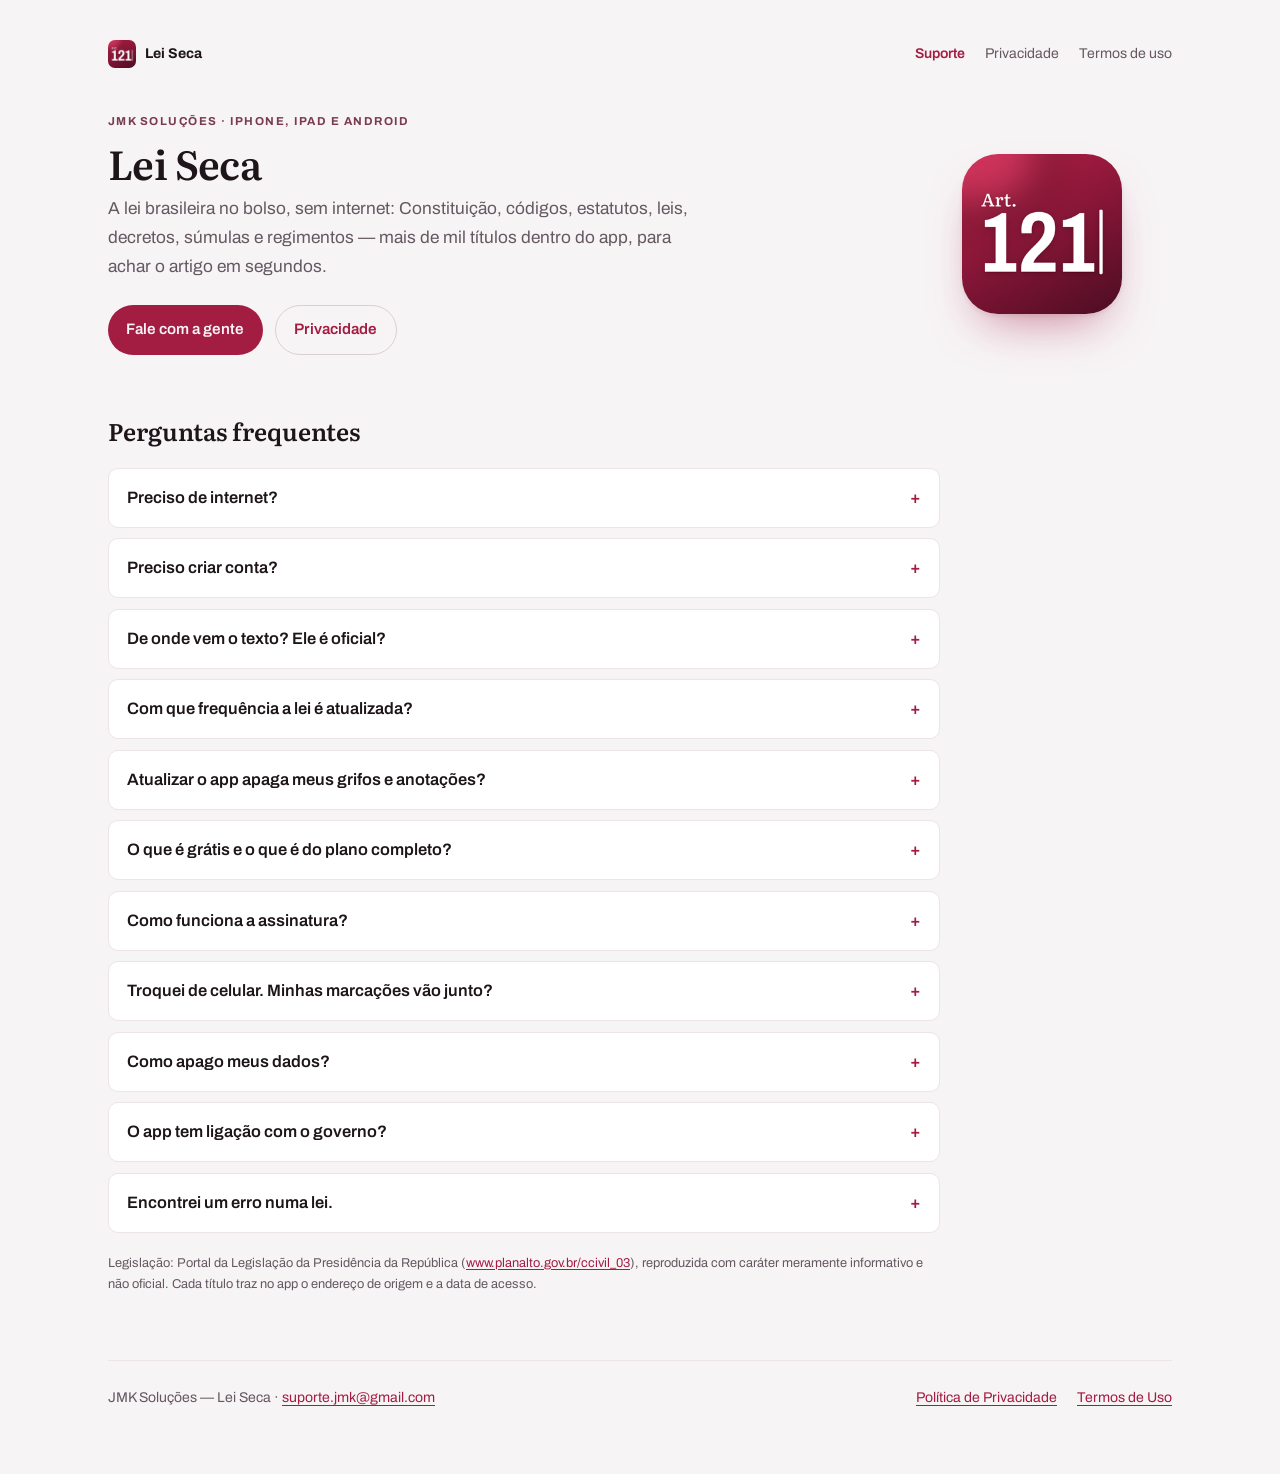
==== index.html @ cdf44059 "Páginas de suporte, privacidade e termos de uso do Lei Seca Co-Authored-By: Claude Opus 5.5 <noreply" ====
<!DOCTYPE html>
<html lang="pt-BR">
<head>
<meta charset="utf-8">
<meta name="viewport" content="width=device-width, initial-scale=1">
<title>Lei Seca — Suporte</title>
<meta name="description" content="Suporte do Lei Seca, app para consultar a lei brasileira sem internet: perguntas frequentes, contato, privacidade e termos de uso.">
<meta name="color-scheme" content="light dark">
<link rel="icon" href="icone.png">
<link rel="apple-touch-icon" href="icone.png">
<link rel="preconnect" href="https://fonts.googleapis.com">
<link rel="preconnect" href="https://fonts.gstatic.com" crossorigin>
<link href="https://fonts.googleapis.com/css2?family=Archivo:wght@400;500;600;700&family=Literata:wght@500;600;700&display=swap" rel="stylesheet">
<link rel="stylesheet" href="estilo.css?v=1">
</head>
<body>
<div class="pagina">

<nav class="navega" aria-label="Páginas do Lei Seca">
  <a class="marca-app" href="./"><img src="icone.png" alt="">Lei Seca</a>
  <a href="./" aria-current="page">Suporte</a>
  <a href="privacy-policy.html">Privacidade</a>
  <a href="termos-de-uso.html">Termos de uso</a>
</nav>

<header class="heroi">
  <div>
    <p class="sobrescrito">JMK Soluções · iPhone, iPad e Android</p>
    <h1>Lei Seca</h1>
    <p class="lead">
      A lei brasileira no bolso, sem internet: Constituição, códigos,
      estatutos, leis, decretos, súmulas e regimentos — mais de mil títulos
      dentro do app, para achar o artigo em segundos.
    </p>
    <div class="acoes">
      <a class="botao" href="mailto:suporte.jmk@gmail.com?subject=Lei%20Seca">Fale com a gente</a>
      <a class="botao secundario" href="privacy-policy.html">Privacidade</a>
    </div>
  </div>
  <img class="icone-grande" src="icone.png" alt="Ícone do Lei Seca">
</header>

<section class="perguntas" aria-labelledby="titulo-perguntas">
  <h2 id="titulo-perguntas">Perguntas frequentes</h2>

  <details class="pergunta">
    <summary>Preciso de internet?</summary>
    <div class="resposta">
      <p>Não. Todo o acervo vem dentro do app e funciona sem internet desde a
      primeira abertura — a busca também. A internet só é usada para assinar
      o plano completo e para enviar as estatísticas de uso e os relatórios
      de falha descritos na <a href="privacy-policy.html">Política de
      Privacidade</a>.</p>
    </div>
  </details>

  <details class="pergunta">
    <summary>Preciso criar conta?</summary>
    <div class="resposta">
      <p>Não. O app funciona sem cadastro: você não informa nome, e-mail nem
      senha. Seus favoritos, grifos e anotações ficam salvos no próprio
      aparelho.</p>
    </div>
  </details>

  <details class="pergunta">
    <summary>De onde vem o texto? Ele é oficial?</summary>
    <div class="resposta">
      <p>As leis vêm do Portal da Legislação da Presidência da República; as
      súmulas, teses, enunciados e regimentos, dos tribunais, dos conselhos e
      das casas legislativas que os publicam. Cada título mostra de onde veio e a data
      do texto.</p>
      <p>O texto tem <strong>caráter meramente informativo e não
      oficial</strong>: o oficial é o publicado no Diário Oficial da União.
      Para uma decisão importante, confira na fonte.</p>
    </div>
  </details>

  <details class="pergunta">
    <summary>Com que frequência a lei é atualizada?</summary>
    <div class="resposta">
      <p>Em geral uma vez por mês, com uma versão nova do app — basta
      atualizar pela loja. Uma mudança urgente pode sair fora desse ciclo.
      Lei revogada e súmula cancelada continuam no acervo, com etiqueta.</p>
    </div>
  </details>

  <details class="pergunta">
    <summary>Atualizar o app apaga meus grifos e anotações?</summary>
    <div class="resposta">
      <p>Não. Favoritos, grifos e anotações ficam presos ao artigo, não à
      posição na tela, e uma atualização da lei nunca os apaga.</p>
    </div>
  </details>

  <details class="pergunta">
    <summary>O que é grátis e o que é do plano completo?</summary>
    <div class="resposta">
      <p>A lei inteira, a busca, os favoritos, o grifo do artigo inteiro e o
      "o que mudou" são grátis. O <strong>plano completo</strong> libera grifar trechos, anotar artigos, ouvir a lei
      (até com a tela bloqueada), juntar artigos em coleções, ver só o que
      você marcou e exportar suas marcações. O app não tem anúncios.</p>
    </div>
  </details>

  <details class="pergunta">
    <summary>Como funciona a assinatura?</summary>
    <div class="resposta">
      <p>Há plano mensal e anual. A primeira assinatura começa com
      <strong>7 dias grátis</strong>: se cancelar antes do fim do teste,
      nada é cobrado. Depois, a assinatura renova sozinha.</p>
      <p>Ela é gerenciada na sua conta da loja: para cancelar ou trocar de
      plano no iPhone, vá em <span class="caminho">Ajustes → seu nome →
      Assinaturas</span>; no Android, em <span class="caminho">Play Store →
      seu perfil → Pagamentos e assinaturas</span>. Trocou de aparelho ou
      reinstalou o app? Toque em <strong>Restaurar compra</strong> na tela do
      plano.</p>
      <p>Se a assinatura acabar, tudo o que você criou continua no app para
      ver, editar e apagar.</p>
    </div>
  </details>

  <details class="pergunta">
    <summary>Troquei de celular. Minhas marcações vão junto?</summary>
    <div class="resposta">
      <p>Elas ficam no aparelho e vão junto se você restaurar o backup do
      iCloud (iPhone) ou do Google (Android) no celular novo. Você também
      pode levar à mão: no celular antigo, <span class="caminho">Ajustes →
      Exportar backup</span> gera um arquivo; no novo,
      <span class="caminho">Ajustes → Importar backup</span> junta o que vem
      no arquivo com o que já está lá, sem apagar nada.</p>
    </div>
  </details>

  <details class="pergunta">
    <summary>Como apago meus dados?</summary>
    <div class="resposta">
      <p>No app, vá em <span class="caminho">Ajustes → Apagar meus
      dados</span>. Favoritos, grifos, anotações, coleções e histórico saem
      do aparelho. Isso não cancela a assinatura, que é cancelada na conta da
      loja.</p>
    </div>
  </details>

  <details class="pergunta">
    <summary>O app tem ligação com o governo?</summary>
    <div class="resposta">
      <p>Não. O Lei Seca é independente: não tem vínculo com a Presidência da
      República, com o Congresso Nacional nem com os tribunais.</p>
    </div>
  </details>

  <details class="pergunta">
    <summary>Encontrei um erro numa lei.</summary>
    <div class="resposta">
      <p>Obrigado! Escreva para
      <a href="mailto:suporte.jmk@gmail.com?subject=Lei%20Seca%20-%20erro%20no%20texto">suporte.jmk@gmail.com</a>
      dizendo a lei e o artigo. Corrigimos na próxima atualização.</p>
    </div>
  </details>
</section>

<p class="fonte">
  Legislação: Portal da Legislação da Presidência da República
  (<a href="https://www.planalto.gov.br/ccivil_03/">www.planalto.gov.br/ccivil_03</a>),
  reproduzida com caráter meramente informativo e não oficial. Cada título
  traz no app o endereço de origem e a data de acesso.
</p>

<footer>
  <span>JMK Soluções — Lei Seca · <a href="mailto:suporte.jmk@gmail.com">suporte.jmk@gmail.com</a></span>
  <nav aria-label="Rodapé">
    <a href="privacy-policy.html">Política de Privacidade</a>
    <a href="termos-de-uso.html">Termos de Uso</a>
  </nav>
</footer>

</div>
</body>
</html>
---- estilo.css ----
/* ---------------------------------------------------------------------------
   Lei Seca — páginas públicas (suporte, privacidade, termos).
   O rubi e a dupla Archivo + Literata do próprio app (lib/theme.dart): quem
   chega aqui vindo da loja tem que reconhecer a mesma cor e a mesma letra.
   Sem verde e amarelo nem símbolo nacional, como no app (Portaria 130/2021).
   --------------------------------------------------------------------------- */
:root {
  --marca:        #A31C42;
  --marca-fraca:  #F9E8ED;
  --acento:       #7A3B4E;
  --acento-fraco: #F1E4E8;
  --verde:        #1C7A58;
  --verde-fraco:  #E3F2EB;
  --fundo:        #F7F4F6;
  --papel:        #FFFFFF;
  --caixa:        #F4EFF1;
  --tinta:        #1D1519;
  --tinta-fraca:  #655861;
  --linha:        #D9CFD4;
  --linha-fina:   #ECE4E8;
  --sombra:       0 1px 2px rgba(76,13,35,.06), 0 8px 24px -12px rgba(76,13,35,.18);
  color-scheme: light dark;
}
@media (prefers-color-scheme: dark) {
  :root {
    --marca:        #F4678B;
    --marca-fraca:  #3B1622;
    --acento:       #D9A9B8;
    --acento-fraco: #3F2A31;
    --verde:        #5FD0A6;
    --verde-fraco:  #12352A;
    --fundo:        #141013;
    --papel:        #1F181C;
    --caixa:        #292126;
    --tinta:        #F3EDEF;
    --tinta-fraca:  #B3A5AC;
    --linha:        #4A3D44;
    --linha-fina:   #2E252A;
    --sombra:       0 1px 2px rgba(0,0,0,.4), 0 8px 24px -12px rgba(0,0,0,.6);
  }
}

* { box-sizing: border-box; }
html { scroll-behavior: smooth; }
@media (prefers-reduced-motion: reduce) { html { scroll-behavior: auto; } }

body {
  margin: 0;
  background: var(--fundo);
  color: var(--tinta);
  font-family: Archivo, -apple-system, BlinkMacSystemFont, "Segoe UI", Roboto,
               "Helvetica Neue", Arial, sans-serif;
  font-size: 16.5px;
  line-height: 1.68;
  -webkit-text-size-adjust: 100%;
  -webkit-font-smoothing: antialiased;
}

.pagina {
  max-width: 1160px;
  margin: 0 auto;
  padding-block: clamp(1.25rem, 4vw, 2.5rem) 4rem;
  padding-inline: clamp(16px, 5vw, 48px);
}

/* --- Navegação entre as páginas ------------------------------------------ */
.navega {
  display: flex; flex-wrap: wrap; align-items: center; gap: .35rem 1.25rem;
  font-size: .88rem; margin-bottom: clamp(1.5rem, 4vw, 2.75rem);
}
.navega .marca-app {
  display: flex; align-items: center; gap: .55rem;
  font-weight: 700; color: var(--tinta); text-decoration: none; margin-right: auto;
}
.navega .marca-app img { width: 28px; height: 28px; border-radius: 7px; }
.navega a { color: var(--tinta-fraca); text-decoration: none; }
.navega a:hover { color: var(--tinta); }
.navega a[aria-current="page"] { color: var(--marca); font-weight: 600; }
/* No celular a marca fica numa linha e os três links juntos na de baixo —
   sem um deles sobrar sozinho. O ícone grande do cabeçalho sai: o da
   navegação já está ali em cima. */
@media (max-width: 560px) {
  .navega .marca-app { flex-basis: 100%; margin-bottom: .2rem; }
  .topo .selo { display: none; }
}

/* --- Cabeçalho ----------------------------------------------------------- */
.topo { display: flex; gap: 1.15rem; align-items: flex-start; }
.selo { flex: 0 0 auto; margin-top: .2rem; width: 56px; height: 56px; border-radius: 13px; box-shadow: var(--sombra); }
.sobrescrito {
  font-size: .72rem; font-weight: 700; letter-spacing: .13em;
  text-transform: uppercase; color: var(--acento); margin: 0 0 .45rem;
}
h1 {
  font-family: Literata, Georgia, "Times New Roman", serif;
  font-weight: 600;
  font-size: clamp(1.7rem, 4.4vw, 2.5rem);
  line-height: 1.18;
  letter-spacing: -.015em;
  margin: 0 0 .5rem;
}
.data { color: var(--tinta-fraca); font-size: .93rem; margin: 0; }
.aplica {
  margin: 1.75rem 0 0;
  padding: .95rem 1.15rem;
  background: var(--papel);
  border: 1px solid var(--linha-fina);
  border-left: 3px solid var(--marca);
  border-radius: 4px;
  font-size: .93rem;
  color: var(--tinta-fraca);
}
.aplica strong { color: var(--tinta); font-weight: 600; }

/* --- Respostas diretas --------------------------------------------------- */
.rapidas {
  display: grid;
  gap: 1rem;
  grid-template-columns: repeat(auto-fit, minmax(248px, 1fr));
  margin: 2.5rem 0 0;
}
.rapida {
  background: var(--papel);
  border: 1px solid var(--linha-fina);
  border-radius: 10px;
  padding: 1.15rem 1.25rem 1.25rem;
  box-shadow: var(--sombra);
}
.rapida h2 {
  font-family: Literata, Georgia, serif;
  font-size: 1.02rem; font-weight: 600;
  margin: 0 0 .5rem; padding: 0; border: 0;
  line-height: 1.35;
}
.rapida p { margin: 0; font-size: .93rem; color: var(--tinta-fraca); }
.rapida p strong { color: var(--tinta); }
.veredito {
  display: inline-block;
  font-size: .68rem; font-weight: 700; letter-spacing: .09em;
  text-transform: uppercase;
  padding: .2rem .5rem; border-radius: 3px;
  margin-bottom: .7rem;
  background: var(--marca-fraca); color: var(--marca);
}

/* --- Corpo em duas colunas ----------------------------------------------- */
.corpo { display: block; margin-top: 3.5rem; }
@media (min-width: 1000px) {
  .corpo {
    display: grid;
    grid-template-columns: 232px minmax(0, 1fr);
    gap: 3.5rem;
    align-items: start;
  }
}

/* --- Sumário -------------------------------------------------------------- */
.sumario { font-size: .88rem; }
@media (min-width: 1000px) {
  .sumario { position: sticky; top: 2rem; max-height: calc(100vh - 4rem); overflow-y: auto; }
}
.sumario > summary {
  font-size: .72rem; font-weight: 700; letter-spacing: .13em;
  text-transform: uppercase; color: var(--tinta-fraca);
  padding: .7rem 0; cursor: pointer; list-style: none;
  border-bottom: 1px solid var(--linha-fina);
}
.sumario > summary::-webkit-details-marker { display: none; }
.sumario > summary::marker { content: ""; }
.sumario > summary::after { content: " ▾"; color: var(--marca); }
.sumario[open] > summary::after { content: " ▴"; }
@media (min-width: 1000px) {
  .sumario > summary { cursor: default; pointer-events: none; }
  .sumario > summary::after,
  .sumario[open] > summary::after { content: ""; }
}
.sumario ol { list-style: none; margin: .9rem 0 0; padding: 0; counter-reset: s; }
.sumario li { counter-increment: s; }
.sumario ol a {
  display: flex; gap: .6rem;
  padding: .36rem 0 .36rem .65rem;
  border-left: 2px solid transparent;
  color: var(--tinta-fraca); text-decoration: none;
  line-height: 1.4;
}
.sumario ol a::before {
  content: counter(s, decimal-leading-zero);
  font-variant-numeric: tabular-nums;
  font-size: .78rem; color: var(--linha); flex: 0 0 auto; padding-top: .1rem;
}
.sumario ol a:hover { color: var(--tinta); }
.sumario ol a.ativo { color: var(--marca); border-left-color: var(--marca); font-weight: 600; }
.sumario ol a.ativo::before { color: var(--marca); }
.contato-lateral {
  margin-top: 1.5rem; padding-top: 1.1rem;
  border-top: 1px solid var(--linha-fina);
  font-size: .85rem; color: var(--tinta-fraca);
}

/* --- Seções --------------------------------------------------------------- */
section { scroll-margin-top: 1.5rem; }
section + section { margin-top: 3.25rem; }
.texto h2 {
  font-family: Literata, Georgia, "Times New Roman", serif;
  font-size: clamp(1.25rem, 2.6vw, 1.5rem);
  font-weight: 600; line-height: 1.3;
  letter-spacing: -.01em;
  margin: 0 0 1rem;
  padding-top: 1.4rem;
  border-top: 1px solid var(--linha-fina);
  display: flex; gap: .8rem; align-items: baseline;
}
.texto section:first-of-type h2 { padding-top: 0; border-top: 0; }
.num {
  font-family: Archivo, sans-serif;
  font-size: .72rem; font-weight: 700;
  color: var(--marca); font-variant-numeric: tabular-nums;
  flex: 0 0 auto;
}
.texto h3 {
  font-family: Literata, Georgia, serif;
  font-size: 1.02rem; font-weight: 600;
  margin: 1.9rem 0 .6rem;
}
p { margin: 0 0 1.05rem; }
.texto ul { list-style: none; margin: 0 0 1.05rem; padding: 0; }
.texto ul li {
  position: relative; padding-left: 1.4rem; margin-bottom: .55rem;
}
.texto ul li::before {
  content: "—"; position: absolute; left: 0; color: var(--marca);
}
a { color: var(--marca); text-underline-offset: .18em; overflow-wrap: anywhere; }
a:focus-visible, .sumario a:focus-visible, summary:focus-visible {
  outline: 2px solid var(--marca); outline-offset: 3px; border-radius: 2px;
}
code {
  font-family: ui-monospace, SFMono-Regular, Menlo, Consolas, monospace;
  font-size: .88em; background: var(--caixa);
  padding: .1em .38em; border-radius: 4px;
}
.caminho {
  white-space: nowrap; font-weight: 600; color: var(--tinta);
  background: var(--marca-fraca);
  padding: .08em .42em; border-radius: 4px;
  box-decoration-break: clone; -webkit-box-decoration-break: clone;
}
.destaque {
  background: var(--papel);
  border: 1px solid var(--linha-fina);
  border-left: 3px solid var(--marca);
  border-radius: 4px;
  padding: .9rem 1.1rem;
  margin: 0 0 1.05rem;
}
.destaque p:last-child { margin-bottom: 0; }

/* --- Tabela da coleta ----------------------------------------------------- */
.envolve-tabela { margin: 0 0 1.05rem; }
table {
  width: 100%; border-collapse: collapse;
  background: var(--papel);
  border: 1px solid var(--linha-fina);
  border-radius: 10px;
  overflow: hidden;
  font-size: .9rem;
}
thead th {
  text-align: left; padding: .7rem .9rem;
  font-size: .68rem; font-weight: 700; letter-spacing: .09em;
  text-transform: uppercase; color: var(--tinta-fraca);
  background: var(--caixa);
  border-bottom: 1px solid var(--linha-fina);
}
tbody td { padding: .75rem .9rem; vertical-align: top; border-top: 1px solid var(--linha-fina); }
tbody tr:first-child td { border-top: 0; }
tbody td:first-child { font-weight: 500; }
.marca-situacao {
  display: inline-block; white-space: nowrap;
  font-size: .7rem; font-weight: 700; letter-spacing: .04em;
  padding: .2rem .5rem; border-radius: 3px;
}
.fica { background: var(--verde-fraco);  color: var(--verde); }
.sai  { background: var(--acento-fraco); color: var(--acento); }
.nao  { background: var(--caixa);        color: var(--tinta-fraca); }
.vazio { color: var(--linha); }

/* Em telas estreitas a tabela vira blocos: 4 colunas em 390px é ilegível, e
   rolagem horizontal dentro de um documento legal esconde justamente a
   informação que a pessoa veio buscar. */
@media (max-width: 720px) {
  table, thead, tbody, tr, td { display: block; width: 100%; }
  thead { display: none; }
  tbody tr {
    border-top: 1px solid var(--linha-fina);
    padding: .9rem .95rem;
  }
  tbody tr:first-child { border-top: 0; }
  tbody td { border: 0; padding: 0 0 .4rem; }
  tbody td:last-child { padding-bottom: 0; }
  tbody td::before {
    content: attr(data-rotulo);
    display: block;
    font-size: .64rem; font-weight: 700; letter-spacing: .09em;
    text-transform: uppercase; color: var(--tinta-fraca);
    margin-bottom: .1rem;
  }
  tbody td:first-child::before { content: ""; margin: 0; }
  tbody td:first-child { font-weight: 600; margin-bottom: .5rem; }
  td.esconde-vazio:has(.vazio) { display: none; }
}

/* --- Página de suporte ---------------------------------------------------- */
.heroi {
  display: grid; gap: 1.5rem; align-items: center;
  grid-template-columns: minmax(0, 1fr);
}
@media (min-width: 760px) {
  .heroi { grid-template-columns: minmax(0, 1fr) 260px; gap: 3rem; }
}
.heroi .lead { font-size: 1.08rem; color: var(--tinta-fraca); max-width: 38rem; }
.heroi .icone-grande {
  justify-self: center; width: 160px; height: 160px; border-radius: 36px;
  box-shadow: 0 2px 4px rgba(76,13,35,.08), 0 24px 48px -20px rgba(163,28,66,.55);
  animation: pousa .7s cubic-bezier(.2,.8,.2,1) both;
}
@keyframes pousa { from { opacity: 0; transform: translateY(14px) scale(.96); } }
@media (prefers-reduced-motion: reduce) { .heroi .icone-grande { animation: none; } }
.acoes { display: flex; flex-wrap: wrap; gap: .75rem; margin-top: 1.5rem; }
.botao {
  display: inline-flex; align-items: center; gap: .5rem;
  padding: .72rem 1.15rem; border-radius: 999px;
  font-weight: 600; font-size: .95rem; text-decoration: none;
  background: var(--marca); color: var(--fundo);
  transition: transform .15s ease, box-shadow .15s ease;
}
.botao:hover { transform: translateY(-1px); box-shadow: var(--sombra); }
.botao.secundario { background: transparent; color: var(--marca); border: 1px solid var(--linha); }

.perguntas { margin-top: 3.5rem; max-width: 52rem; }
.perguntas > h2 {
  font-family: Literata, Georgia, serif; font-size: clamp(1.25rem, 2.6vw, 1.5rem);
  font-weight: 600; margin: 0 0 1rem;
}
.pergunta {
  background: var(--papel);
  border: 1px solid var(--linha-fina);
  border-radius: 10px;
  margin-bottom: .65rem;
  overflow: hidden;
}
.pergunta > summary {
  cursor: pointer; list-style: none;
  padding: .95rem 1.15rem; font-weight: 600;
  display: flex; justify-content: space-between; gap: 1rem; align-items: baseline;
}
.pergunta > summary::-webkit-details-marker { display: none; }
.pergunta > summary::after { content: "+"; color: var(--marca); font-weight: 700; transition: transform .2s ease; }
.pergunta[open] > summary::after { transform: rotate(45deg); }
.pergunta .resposta { padding: 0 1.15rem 1rem; color: var(--tinta-fraca); }
.pergunta .resposta p:last-child { margin-bottom: 0; }

/* --- Rodapé --------------------------------------------------------------- */
footer {
  margin-top: 4rem; padding-top: 1.6rem;
  border-top: 1px solid var(--linha-fina);
  color: var(--tinta-fraca); font-size: .88rem;
  display: flex; flex-wrap: wrap; gap: .5rem 1.5rem; justify-content: space-between;
}
footer nav { display: flex; flex-wrap: wrap; gap: .5rem 1.25rem; }
.fonte { margin-top: 1.25rem; font-size: .8rem; color: var(--tinta-fraca); max-width: 52rem; }
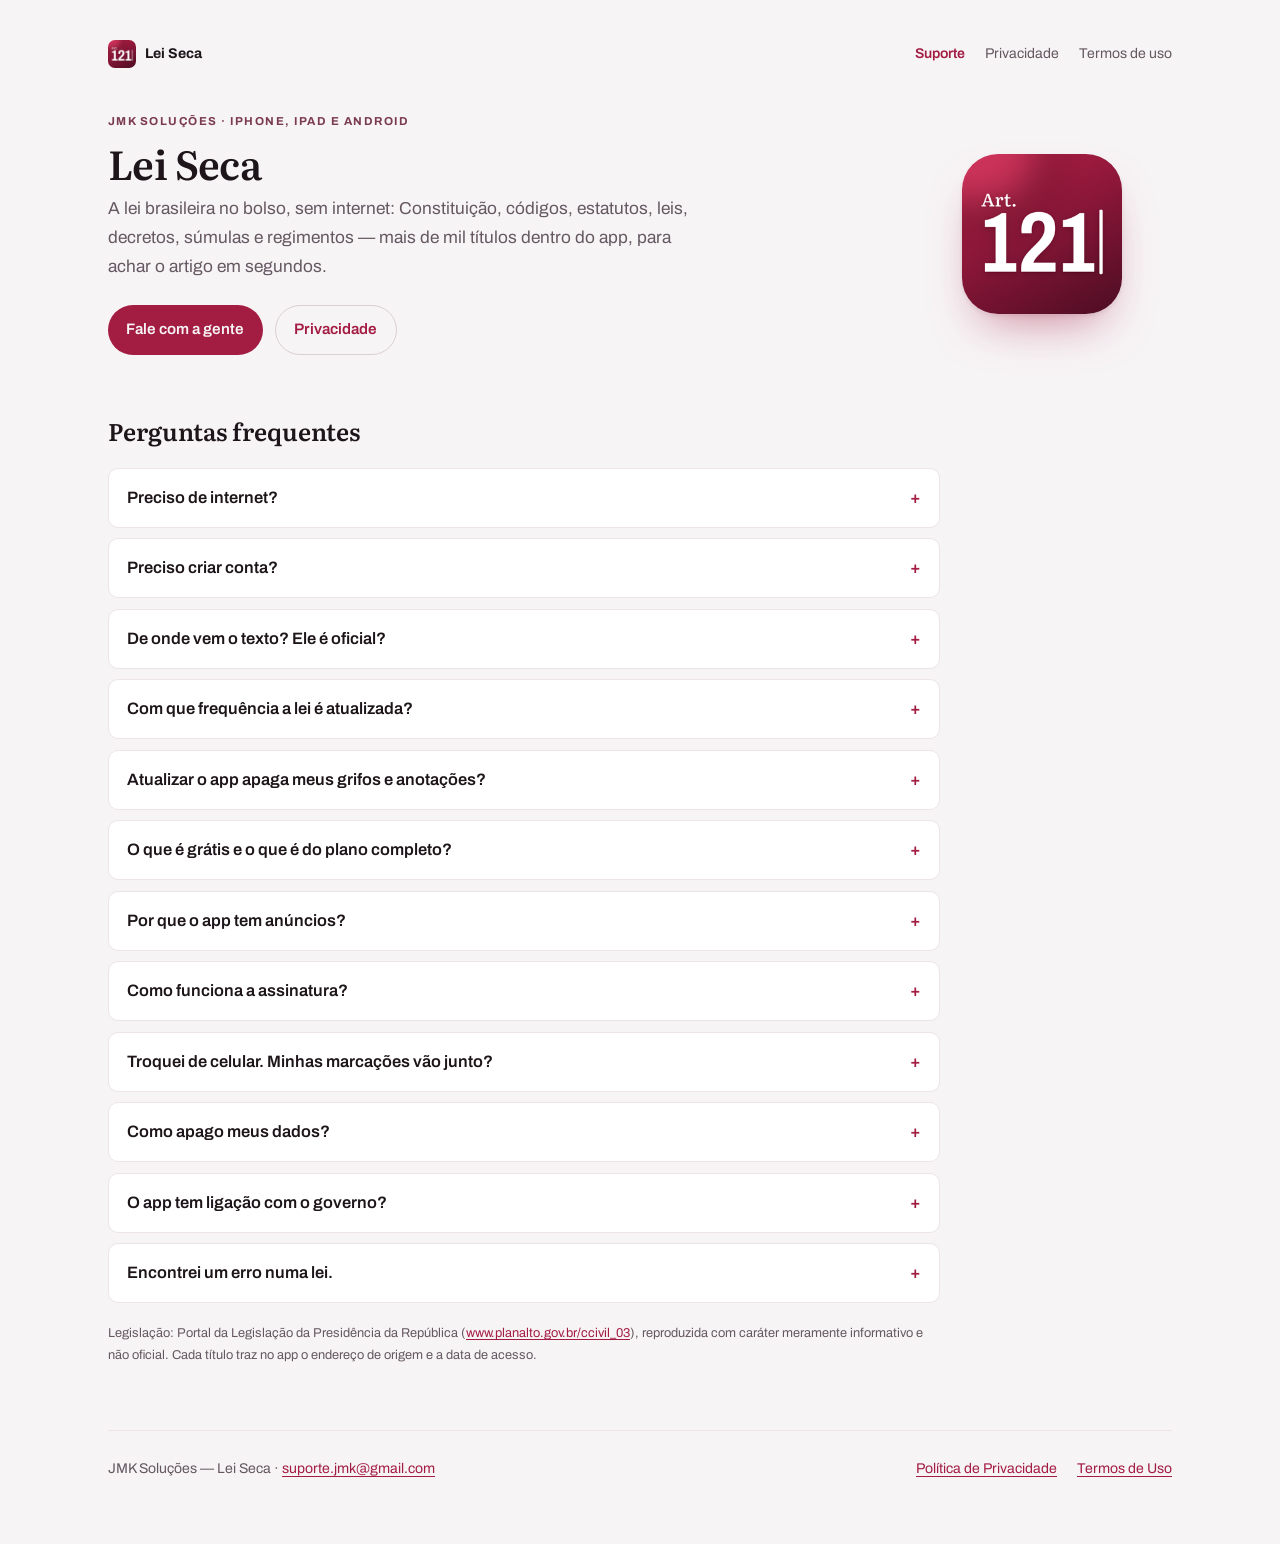
==== commit c1cf239a: "Anúncios, rastreamento e limites do plano gratuito Política de privacidade com o AdMob (intersticial" ====
--- a/index.html
+++ b/index.html
@@ -48,8 +48,8 @@
     <div class="resposta">
       <p>Não. Todo o acervo vem dentro do app e funciona sem internet desde a
       primeira abertura — a busca também. A internet só é usada para assinar
-      o plano completo e para enviar as estatísticas de uso e os relatórios
-      de falha descritos na <a href="privacy-policy.html">Política de
+      o plano completo, para os anúncios do plano gratuito e para enviar as
+      estatísticas de uso e os relatórios de falha descritos na <a href="privacy-policy.html">Política de
       Privacidade</a>.</p>
     </div>
   </details>
@@ -96,10 +96,27 @@
   <details class="pergunta">
     <summary>O que é grátis e o que é do plano completo?</summary>
     <div class="resposta">
-      <p>A lei inteira, a busca, os favoritos, o grifo do artigo inteiro e o
-      "o que mudou" são grátis. O <strong>plano completo</strong> libera grifar trechos, anotar artigos, ouvir a lei
-      (até com a tela bloqueada), juntar artigos em coleções, ver só o que
-      você marcou e exportar suas marcações. O app não tem anúncios.</p>
+      <p>A lei inteira, a busca pelo nome da lei e pelo número do artigo, o
+      discador, os favoritos, o grifo do artigo inteiro e o "o que mudou" são
+      grátis. A busca no texto das leis tem 5 por dia no plano gratuito. O
+      <strong>plano completo</strong> libera a busca no texto sem limite, o
+      índice remissivo de cada lei, até seis leis abertas em abas, grifar
+      trechos, anotar artigos, ouvir a lei (até com a tela bloqueada), juntar
+      artigos em coleções, ver só o que você marcou e exportar suas
+      marcações, sem anúncios.</p>
+    </div>
+  </details>
+
+  <details class="pergunta">
+    <summary>Por que o app tem anúncios?</summary>
+    <div class="resposta">
+      <p>Os anúncios pagam o plano gratuito; quem assina o plano completo não
+      vê anúncios. Eles aparecem em tela cheia quando você volta de uma lei
+      para o acervo ou para a busca, um a cada quatro leis e no máximo um a
+      cada dois minutos — nunca enquanto você lê. Nada do que você busca,
+      grifa ou anota vai para os anúncios. No iPhone, eles só são
+      personalizados se você permitir o rastreamento. Os detalhes estão na
+      <a href="privacy-policy.html#anuncios">Política de Privacidade</a>.</p>
     </div>
   </details>
 
